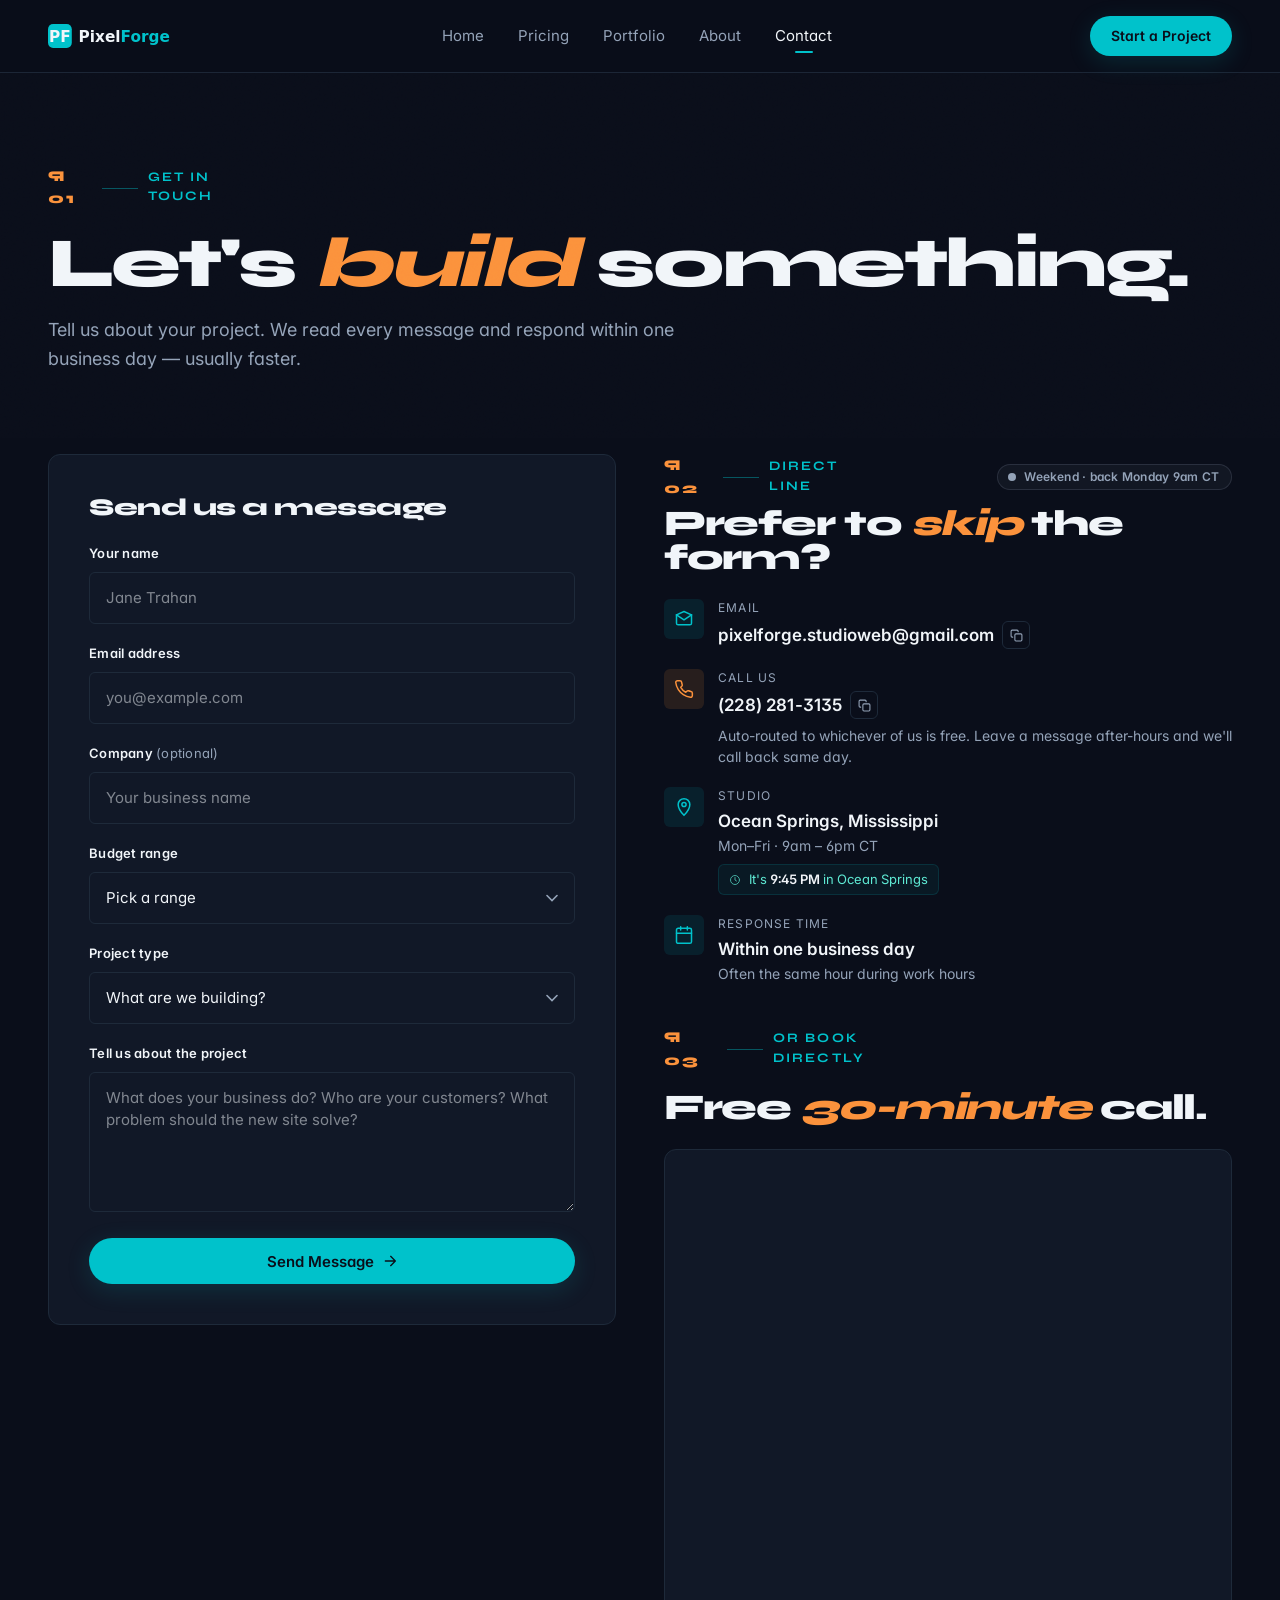
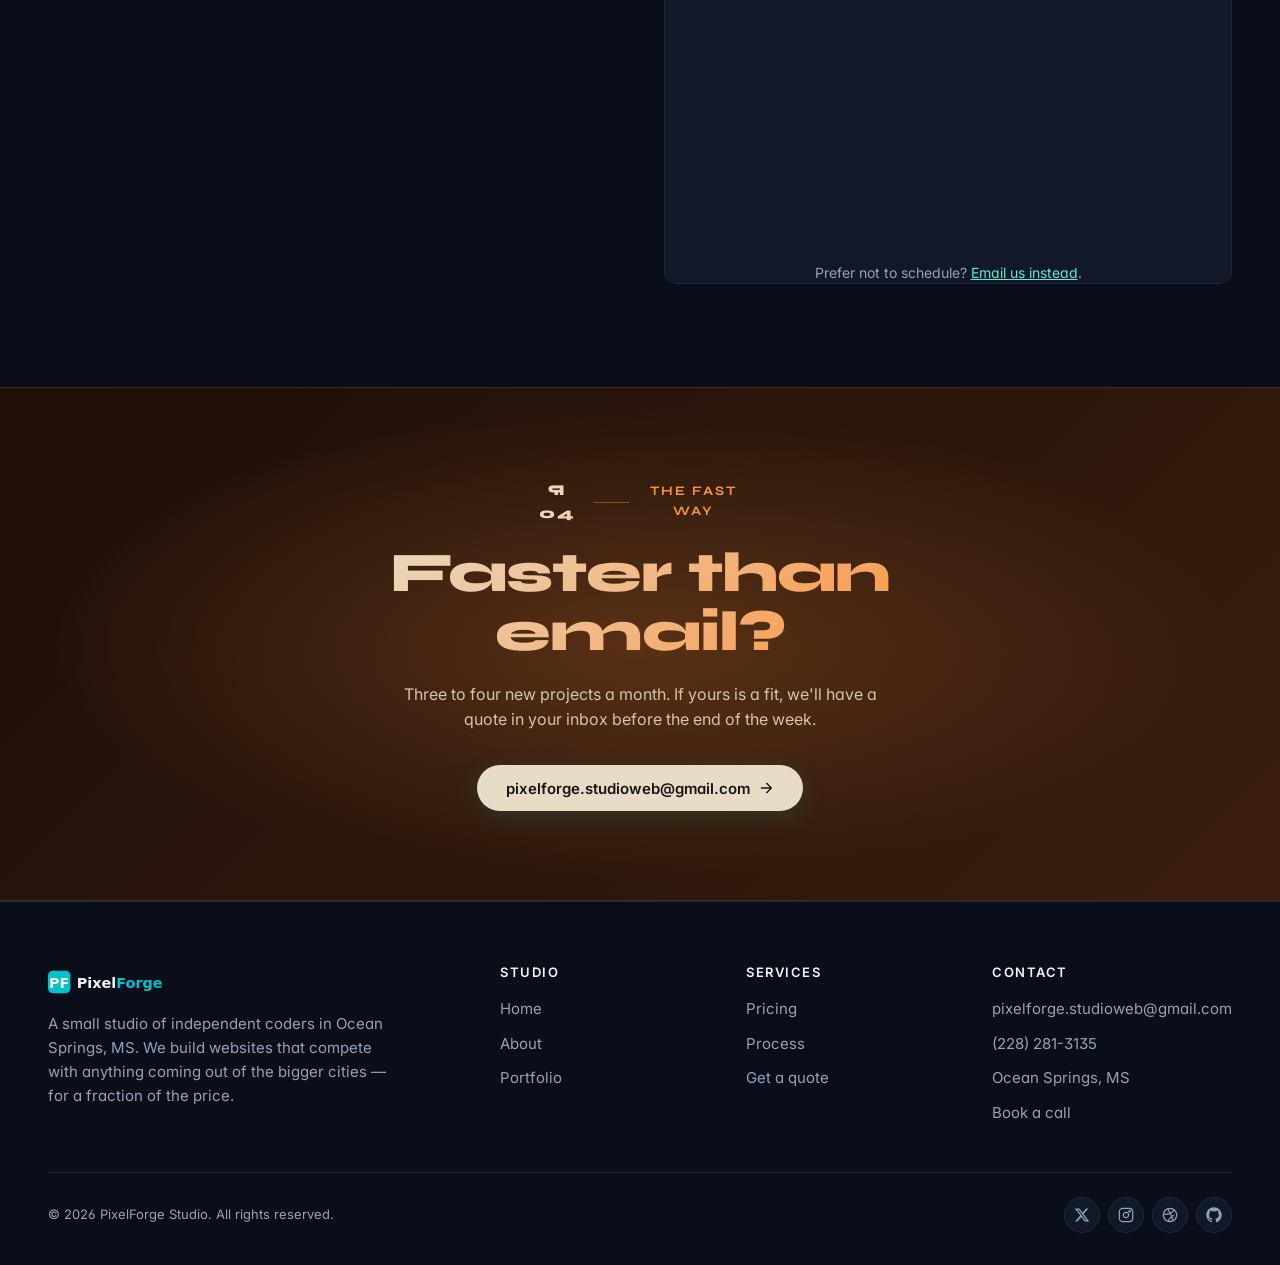
==== contact.html @ c496fdc8 "Initial commit: PixelForge marketing site" ====
<!DOCTYPE html>
<html lang="en">
<head>
  <meta charset="UTF-8" />
  <meta name="viewport" content="width=device-width, initial-scale=1, viewport-fit=cover" />
  <title>Contact — PixelForge</title>
  <meta name="description" content="Get in touch with PixelForge. Send us a message about your project or book a free 30-minute discovery call. Based in Ocean Springs, Mississippi." />
  <meta name="theme-color" content="#0A0E1A" />
  <link rel="icon" type="image/svg+xml" href="assets/logo/favicon.svg" />

  <link rel="preconnect" href="https://fonts.googleapis.com" />
  <link rel="preconnect" href="https://fonts.gstatic.com" crossorigin />
  <link href="https://fonts.googleapis.com/css2?family=Inter:wght@400;500;600;700&family=Syne:wght@700;800&display=swap" rel="stylesheet" />

  <link rel="stylesheet" href="css/styles.css" />
</head>
<body>

  <!-- Reading progress -->
  <div class="reading-bar" aria-hidden="true"><div class="reading-bar__fill"></div></div>

  <!-- === HEADER === -->
  <header class="site-header">
    <div class="container-x site-header__inner">
      <a href="index.html" aria-label="PixelForge home" style="display:flex; align-items:center;">
        <img src="assets/logo/logo.svg" alt="PixelForge" style="height:34px; width:auto;" />
      </a>
      <nav class="site-nav" aria-label="Primary">
        <a href="index.html" class="nav-link">Home</a>
        <a href="pricing.html" class="nav-link">Pricing</a>
        <a href="portfolio.html" class="nav-link">Portfolio</a>
        <a href="about.html" class="nav-link">About</a>
        <a href="contact.html" class="nav-link active">Contact</a>
      </nav>
      <div style="display:flex; align-items:center; gap:0.75rem;">
        <a href="contact.html" class="btn btn-primary btn-sm hidden md:inline-flex" data-magnetic>Start a Project</a>
        <button class="nav-burger" data-nav-burger aria-label="Open navigation" aria-expanded="false" aria-controls="nav-drawer">
          <svg class="ico" viewBox="0 0 24 24" fill="none" stroke="currentColor" stroke-width="2" stroke-linecap="round"><path d="M4 7h16M4 12h16M4 17h16"/></svg>
        </button>
      </div>
    </div>
  </header>

  <div class="nav-overlay" aria-hidden="true"></div>
  <aside class="nav-drawer" id="nav-drawer" aria-label="Mobile navigation">
    <div class="nav-drawer__head">
      <img src="assets/logo/logo.svg" alt="PixelForge" style="height:28px;" />
      <button class="nav-burger" data-nav-close aria-label="Close navigation">
        <svg class="ico" viewBox="0 0 24 24" fill="none" stroke="currentColor" stroke-width="2" stroke-linecap="round"><path d="M6 6l12 12M6 18L18 6"/></svg>
      </button>
    </div>
    <a href="index.html" class="nav-link">Home</a>
    <a href="pricing.html" class="nav-link">Pricing</a>
    <a href="portfolio.html" class="nav-link">Portfolio</a>
    <a href="about.html" class="nav-link">About</a>
    <a href="contact.html" class="nav-link active">Contact</a>
    <a href="contact.html" class="btn btn-primary" data-magnetic style="margin-top:1rem;">Start a Project</a>
  </aside>
  <!-- === /HEADER === -->

  <main>
    <!-- PAGE HERO -->
    <section class="page-hero grain">
      <div class="container-x">
        <span class="pilcrow">
          <span class="pilcrow__num">¶ 01</span>
          <span class="pilcrow__rule"></span>
          <span>Get in touch</span>
        </span>
        <h1 class="editorial-title" style="margin-bottom:1.25rem;">
          Let's <em>build</em> something.
        </h1>
        <p class="page-hero__lede">Tell us about your project. We read every message and respond within one business day — usually faster.</p>
      </div>
    </section>

    <!-- FORM + CONTACT INFO -->
    <section class="section" style="padding-top:1rem;">
      <div class="container-x">
        <div class="grid-2" style="gap:3rem; align-items:start;">

          <!-- FORM (replace setTimeout mock with `netlify` attribute on the form tag to go live) -->
          <div class="card reveal" data-spotlight style="padding:2.5rem;">
            <h2 class="card__title" style="font-size:1.5rem; margin-bottom:1.5rem;">Send us a message</h2>

            <form name="contact" netlify novalidate>
              <div class="field">
                <label class="field-label" for="f-name">Your name</label>
                <input class="field-input" type="text" id="f-name" name="name" autocomplete="name" placeholder="Jane Trahan" />
                <span class="field-error" data-error="name"></span>
              </div>

              <div class="field">
                <label class="field-label" for="f-email">Email address</label>
                <input class="field-input" type="email" id="f-email" name="email" autocomplete="email" placeholder="you@example.com" />
                <span class="field-error" data-error="email"></span>
              </div>

              <div class="field">
                <label class="field-label" for="f-company">Company <span style="color:var(--color-muted); font-weight:400;">(optional)</span></label>
                <input class="field-input" type="text" id="f-company" name="company" autocomplete="organization" placeholder="Your business name" />
              </div>

              <div class="field">
                <label class="field-label" for="f-budget">Budget range</label>
                <select class="field-select" id="f-budget" name="budget">
                  <option value="">Pick a range</option>
                  <option>Under $1,000</option>
                  <option>$1,000 – $3,000</option>
                  <option>$3,000 – $5,000</option>
                  <option>$5,000+</option>
                </select>
                <span class="field-error" data-error="budget"></span>
              </div>

              <div class="field">
                <label class="field-label" for="f-type">Project type</label>
                <select class="field-select" id="f-type" name="project_type">
                  <option value="">What are we building?</option>
                  <option>New website</option>
                  <option>Redesign</option>
                  <option>E-commerce</option>
                  <option>Other</option>
                </select>
                <span class="field-error" data-error="project_type"></span>
              </div>

              <div class="field">
                <label class="field-label" for="f-message">Tell us about the project</label>
                <textarea class="field-textarea" id="f-message" name="message" placeholder="What does your business do? Who are your customers? What problem should the new site solve?"></textarea>
                <span class="field-error" data-error="message"></span>
              </div>

              <button type="submit" class="btn btn-primary" data-magnetic style="width:100%;">
                Send Message
                <svg class="ico-sm" viewBox="0 0 24 24" fill="none" stroke="currentColor" stroke-width="2" stroke-linecap="round" stroke-linejoin="round"><path d="M5 12h14M13 5l7 7-7 7"/></svg>
              </button>

              <div class="form-status" role="status" aria-live="polite"></div>
            </form>
          </div>

          <!-- DIRECT CONTACT INFO + CALENDLY -->
          <div>
            <div class="reveal" style="margin-bottom:2.5rem;">
              <div style="display:flex; flex-wrap:wrap; align-items:center; justify-content:space-between; gap:0.75rem; margin-bottom:0.5rem;">
                <span class="pilcrow" style="margin-bottom:0;">
                  <span class="pilcrow__num">¶ 02</span>
                  <span class="pilcrow__rule"></span>
                  <span>Direct line</span>
                </span>
                <span class="live-status" data-live-status aria-live="polite">
                  <span class="live-status__dot"></span>
                  <span class="live-status__label">checking…</span>
                </span>
              </div>
              <h2 class="editorial-title" style="font-size:clamp(1.75rem, 3vw, 2.25rem); margin-bottom:1.5rem;">Prefer to <em>skip</em> the form?</h2>

              <ul style="display:flex; flex-direction:column; gap:1.25rem; list-style:none; padding:0;">
                <li style="display:flex; gap:0.875rem; align-items:flex-start;">
                  <span class="feature__icon" style="background:rgba(0,194,203,0.1);">
                    <svg class="ico" viewBox="0 0 24 24" fill="none" stroke="currentColor" stroke-width="1.8" stroke-linecap="round" stroke-linejoin="round"><path d="M3 7l9 6 9-6"/><path d="M3 7v10a2 2 0 002 2h14a2 2 0 002-2V7"/><path d="M3 7l9-4 9 4"/></svg>
                  </span>
                  <div style="min-width:0;">
                    <div style="font-size:0.75rem; text-transform:uppercase; letter-spacing:0.1em; color:var(--color-muted); margin-bottom:0.25rem;">Email</div>
                    <div class="copy-row">
                      <a href="mailto:pixelforge.studioweb@gmail.com" style="color:var(--color-text); font-size:1.0625rem; font-weight:600; word-break:break-all;">pixelforge.studioweb@gmail.com</a>
                      <button class="copy-btn" data-copy="pixelforge.studioweb@gmail.com" aria-label="Copy email address">
                        <svg class="copy-btn__copy" viewBox="0 0 24 24" fill="none" stroke="currentColor" stroke-width="2" stroke-linecap="round" stroke-linejoin="round"><rect x="9" y="9" width="13" height="13" rx="2"/><path d="M5 15H4a2 2 0 01-2-2V4a2 2 0 012-2h9a2 2 0 012 2v1"/></svg>
                        <svg class="copy-btn__check" viewBox="0 0 24 24" fill="none" stroke="currentColor" stroke-width="2.4" stroke-linecap="round" stroke-linejoin="round"><path d="M4 12l5 5L20 7"/></svg>
                      </button>
                    </div>
                  </div>
                </li>

                <li style="display:flex; gap:0.875rem; align-items:flex-start;">
                  <span class="feature__icon" style="background:rgba(251,146,60,0.12); color:var(--color-sunset);">
                    <svg class="ico" viewBox="0 0 24 24" fill="none" stroke="currentColor" stroke-width="1.8" stroke-linecap="round" stroke-linejoin="round"><path d="M22 16.92v3a2 2 0 01-2.18 2 19.79 19.79 0 01-8.63-3.07 19.5 19.5 0 01-6-6A19.79 19.79 0 012.12 4.18 2 2 0 014.11 2h3a2 2 0 012 1.72 12.84 12.84 0 00.7 2.81 2 2 0 01-.45 2.11L8.09 9.91a16 16 0 006 6l1.27-1.27a2 2 0 012.11-.45 12.84 12.84 0 002.81.7A2 2 0 0122 16.92z"/></svg>
                  </span>
                  <div style="min-width:0;">
                    <div style="font-size:0.75rem; text-transform:uppercase; letter-spacing:0.1em; color:var(--color-muted); margin-bottom:0.25rem;">Call us</div>
                    <div class="copy-row">
                      <a href="tel:+12282813135" style="color:var(--color-text); font-size:1.0625rem; font-weight:600; letter-spacing:0.01em;">(228) 281-3135</a>
                      <button class="copy-btn" data-copy="+1 (228) 281-3135" aria-label="Copy phone number">
                        <svg class="copy-btn__copy" viewBox="0 0 24 24" fill="none" stroke="currentColor" stroke-width="2" stroke-linecap="round" stroke-linejoin="round"><rect x="9" y="9" width="13" height="13" rx="2"/><path d="M5 15H4a2 2 0 01-2-2V4a2 2 0 012-2h9a2 2 0 012 2v1"/></svg>
                        <svg class="copy-btn__check" viewBox="0 0 24 24" fill="none" stroke="currentColor" stroke-width="2.4" stroke-linecap="round" stroke-linejoin="round"><path d="M4 12l5 5L20 7"/></svg>
                      </button>
                    </div>
                    <div style="color:var(--color-muted); font-size:0.875rem; margin-top:0.375rem;">Auto-routed to whichever of us is free. Leave a message after-hours and we'll call back same day.</div>
                  </div>
                </li>

                <li style="display:flex; gap:0.875rem; align-items:flex-start;">
                  <span class="feature__icon" style="background:rgba(0,194,203,0.1);">
                    <svg class="ico" viewBox="0 0 24 24" fill="none" stroke="currentColor" stroke-width="1.8" stroke-linecap="round" stroke-linejoin="round"><path d="M12 22s-7-7-7-13a7 7 0 1114 0c0 6-7 13-7 13z"/><circle cx="12" cy="9" r="2.5"/></svg>
                  </span>
                  <div>
                    <div style="font-size:0.75rem; text-transform:uppercase; letter-spacing:0.1em; color:var(--color-muted); margin-bottom:0.25rem;">Studio</div>
                    <div style="color:var(--color-text); font-size:1.0625rem; font-weight:600;">Ocean Springs, Mississippi</div>
                    <div style="color:var(--color-muted); font-size:0.875rem;">Mon–Fri · 9am – 6pm CT</div>
                    <div class="local-clock" data-local-clock>
                      <svg viewBox="0 0 24 24" fill="none" stroke="currentColor" stroke-width="2" stroke-linecap="round" stroke-linejoin="round"><circle cx="12" cy="12" r="9"/><path d="M12 7v5l3 2"/></svg>
                      <span>It's <strong data-clock-time>—</strong> in Ocean Springs</span>
                    </div>
                  </div>
                </li>

                <li style="display:flex; gap:0.875rem; align-items:flex-start;">
                  <span class="feature__icon" style="background:rgba(0,194,203,0.1);">
                    <svg class="ico" viewBox="0 0 24 24" fill="none" stroke="currentColor" stroke-width="1.8" stroke-linecap="round" stroke-linejoin="round"><rect x="3" y="4" width="18" height="18" rx="2"/><path d="M16 2v4M8 2v4M3 10h18"/></svg>
                  </span>
                  <div>
                    <div style="font-size:0.75rem; text-transform:uppercase; letter-spacing:0.1em; color:var(--color-muted); margin-bottom:0.25rem;">Response time</div>
                    <div style="color:var(--color-text); font-size:1.0625rem; font-weight:600;">Within one business day</div>
                    <div style="color:var(--color-muted); font-size:0.875rem;">Often the same hour during work hours</div>
                  </div>
                </li>
              </ul>
            </div>

            <!-- CALENDLY -->
            <div class="reveal">
              <span class="pilcrow">
                <span class="pilcrow__num">¶ 03</span>
                <span class="pilcrow__rule"></span>
                <span>Or book directly</span>
              </span>
              <h2 class="editorial-title" style="font-size:clamp(1.75rem, 3vw, 2.25rem); margin-bottom:1.5rem;">Free <em>30-minute</em> call.</h2>
              <div class="calendly-wrap">
                <!-- Calendly inline widget begin -->
                <div class="calendly-inline-widget" data-url="https://calendly.com/pixelforge-studioweb" style="min-width:320px; width:100%; height:700px;"></div>
                <!-- Calendly inline widget end -->
                <p style="text-align:center; margin-top:0.75rem; font-size:0.875rem; color:var(--color-muted);">
                  Prefer not to schedule? <a href="mailto:pixelforge.studioweb@gmail.com" style="color:var(--color-teal-light); text-decoration:underline;">Email us instead</a>.
                </p>
              </div>
            </div>
          </div>
        </div>
      </div>
    </section>

    <!-- CTA BAND -->
    <section class="cta-band cta-band--sunset">
      <div class="container-x">
        <span class="pilcrow" style="justify-content:center; color:var(--color-sunset);">
          <span class="pilcrow__num" style="color:var(--color-sand);">¶ 04</span>
          <span class="pilcrow__rule"></span>
          <span>The fast way</span>
        </span>
        <h2 class="cta-band__title">Faster than email?</h2>
        <p class="cta-band__sub" style="color:#D4C5AC;">Three to four new projects a month. If yours is a fit, we'll have a quote in your inbox before the end of the week.</p>
        <a href="mailto:pixelforge.studioweb@gmail.com" class="btn btn-primary" data-magnetic style="background:var(--color-sand); color:#1A1410;">
          pixelforge.studioweb@gmail.com
          <svg class="ico-sm" viewBox="0 0 24 24" fill="none" stroke="currentColor" stroke-width="2" stroke-linecap="round" stroke-linejoin="round"><path d="M5 12h14M13 5l7 7-7 7"/></svg>
        </a>
      </div>
    </section>
  </main>

  <!-- === FOOTER === -->
  <footer class="site-footer">
    <div class="container-x">
      <div class="site-footer__grid">
        <div class="site-footer__col site-footer__brand">
          <img src="assets/logo/logo.svg" alt="PixelForge" style="height:32px; width:auto;" />
          <p>A small studio of independent coders in Ocean Springs, MS. We build websites that compete with anything coming out of the bigger cities — for a fraction of the price.</p>
        </div>
        <div class="site-footer__col">
          <h4>Studio</h4>
          <ul>
            <li><a href="index.html">Home</a></li>
            <li><a href="about.html">About</a></li>
            <li><a href="portfolio.html">Portfolio</a></li>
          </ul>
        </div>
        <div class="site-footer__col">
          <h4>Services</h4>
          <ul>
            <li><a href="pricing.html">Pricing</a></li>
            <li><a href="pricing.html">Process</a></li>
            <li><a href="contact.html">Get a quote</a></li>
          </ul>
        </div>
        <div class="site-footer__col">
          <h4>Contact</h4>
          <ul>
            <li><a href="mailto:pixelforge.studioweb@gmail.com">pixelforge.studioweb@gmail.com</a></li>
            <li><a href="tel:+12282813135">(228) 281-3135</a></li>
            <li><a href="contact.html">Ocean Springs, MS</a></li>
            <li><a href="contact.html">Book a call</a></li>
          </ul>
        </div>
      </div>
      <div class="site-footer__bottom">
        <span>© <span data-year>2026</span> PixelForge Studio. All rights reserved.</span>
        <div class="social" aria-label="Social links">
          <a href="#" aria-label="Twitter / X"><svg class="ico-sm" viewBox="0 0 24 24" fill="currentColor"><path d="M18.244 2.25h3.308l-7.227 8.26 8.502 11.24H16.17l-5.214-6.817L4.99 21.75H1.68l7.73-8.835L1.254 2.25H8.08l4.713 6.231zm-1.161 17.52h1.833L7.084 4.126H5.117z"/></svg></a>
          <a href="#" aria-label="Instagram"><svg class="ico-sm" viewBox="0 0 24 24" fill="none" stroke="currentColor" stroke-width="1.8"><rect x="2" y="2" width="20" height="20" rx="5"/><path d="M16 11.37A4 4 0 1112.63 8 4 4 0 0116 11.37z"/><circle cx="17.5" cy="6.5" r="1" fill="currentColor"/></svg></a>
          <a href="#" aria-label="Dribbble"><svg class="ico-sm" viewBox="0 0 24 24" fill="none" stroke="currentColor" stroke-width="1.8"><circle cx="12" cy="12" r="10"/><path d="M8.56 2.75c4.37 6.03 6.02 9.42 8.03 17.72M2.5 11.04c8.92.18 13.34-2.5 16-7.42m-9.43 18.15c2.06-4.95 3.74-7.5 8.93-9.42"/></svg></a>
          <a href="#" aria-label="GitHub"><svg class="ico-sm" viewBox="0 0 24 24" fill="currentColor"><path d="M12 .5C5.65.5.5 5.65.5 12c0 5.08 3.29 9.39 7.86 10.92.58.11.79-.25.79-.56v-2c-3.2.7-3.88-1.36-3.88-1.36-.52-1.33-1.27-1.69-1.27-1.69-1.04-.71.08-.7.08-.7 1.15.08 1.76 1.18 1.76 1.18 1.02 1.75 2.69 1.24 3.34.95.1-.74.4-1.24.73-1.53-2.55-.29-5.23-1.27-5.23-5.66 0-1.25.45-2.27 1.18-3.07-.12-.29-.51-1.46.11-3.04 0 0 .96-.31 3.15 1.17.91-.25 1.89-.38 2.86-.39.97 0 1.95.13 2.86.39 2.18-1.48 3.14-1.17 3.14-1.17.63 1.58.24 2.75.12 3.04.73.8 1.18 1.82 1.18 3.07 0 4.4-2.69 5.37-5.25 5.65.41.36.78 1.06.78 2.13v3.16c0 .31.2.68.79.56C20.22 21.38 23.5 17.07 23.5 12 23.5 5.65 18.35.5 12 .5z"/></svg></a>
        </div>
      </div>
    </div>
  </footer>

  <script src="https://cdn.jsdelivr.net/npm/gsap@3.12.5/dist/gsap.min.js"></script>
  <script src="js/main.js"></script>

  <!-- Calendly assets (badge widget omitted — page already has the inline embed) -->
  <link href="https://assets.calendly.com/assets/external/widget.css" rel="stylesheet">
  <script src="https://assets.calendly.com/assets/external/widget.js" type="text/javascript" async></script>
</body>
</html>
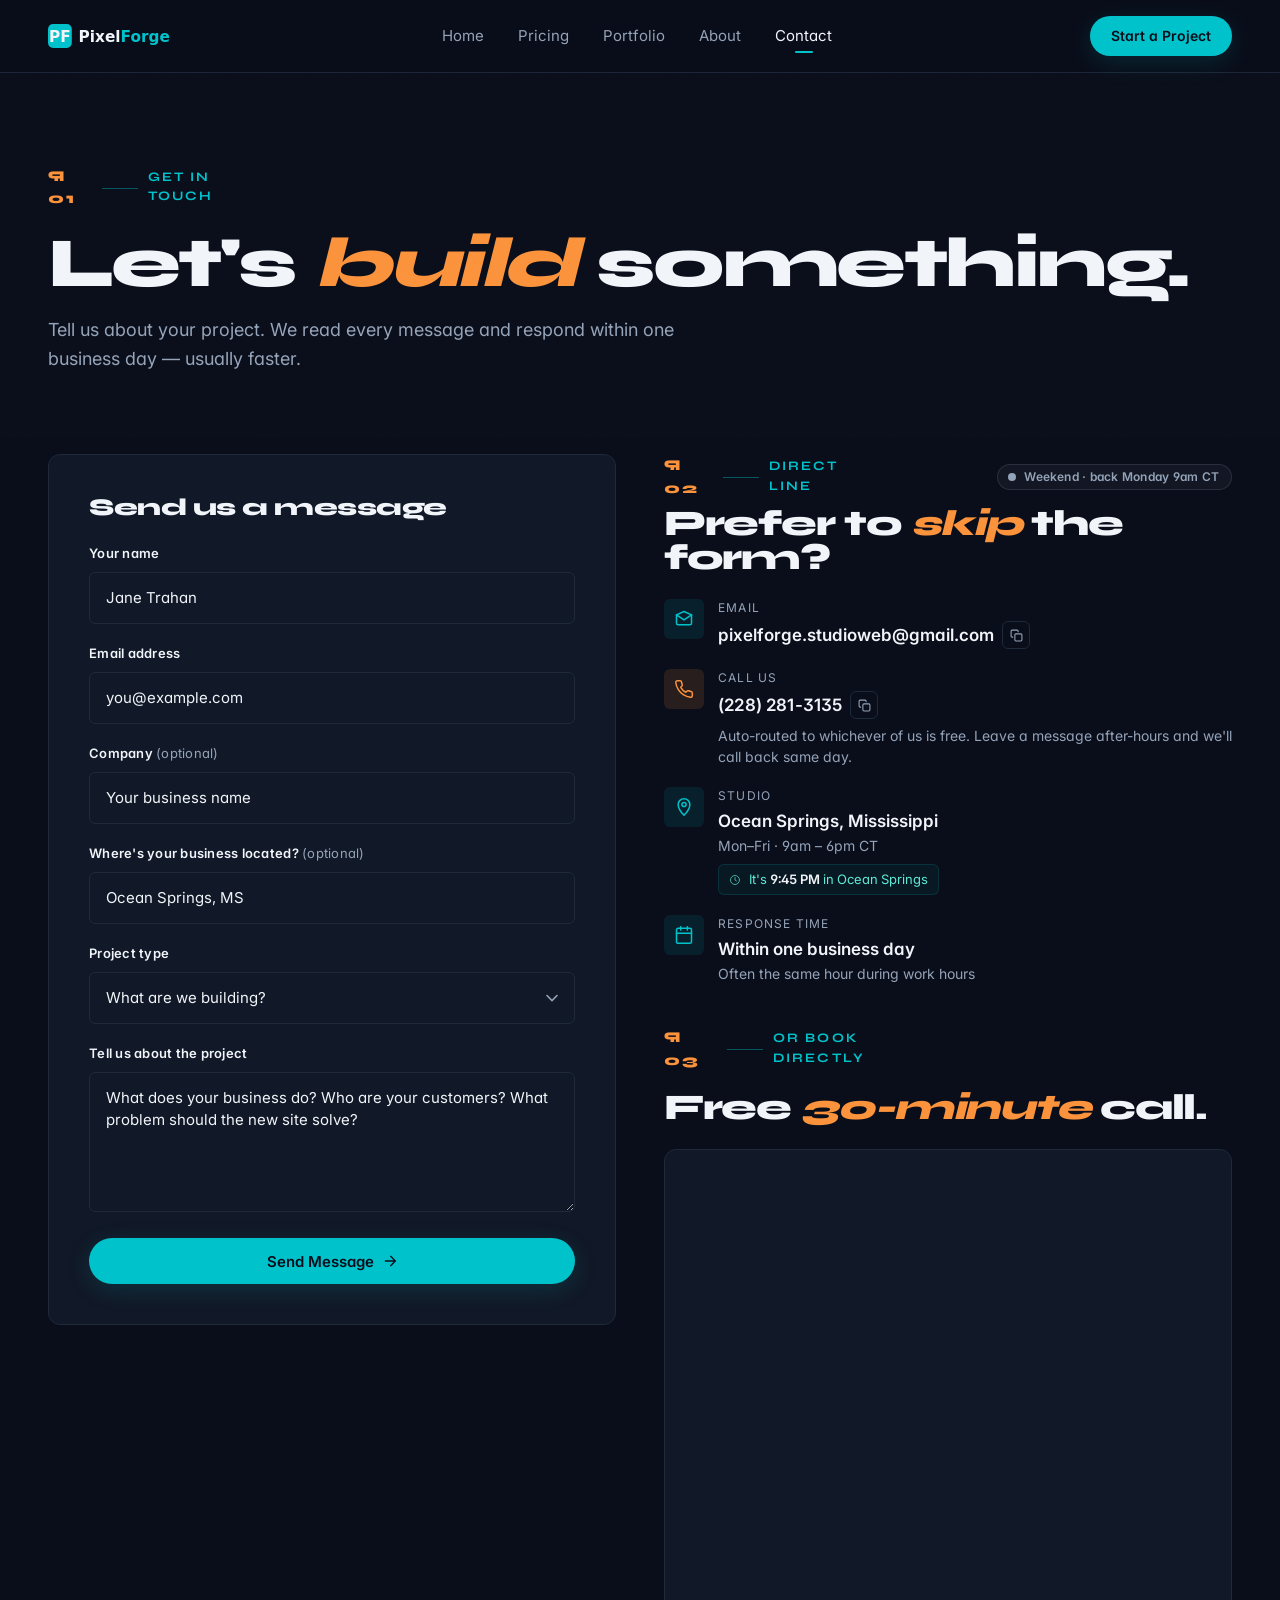
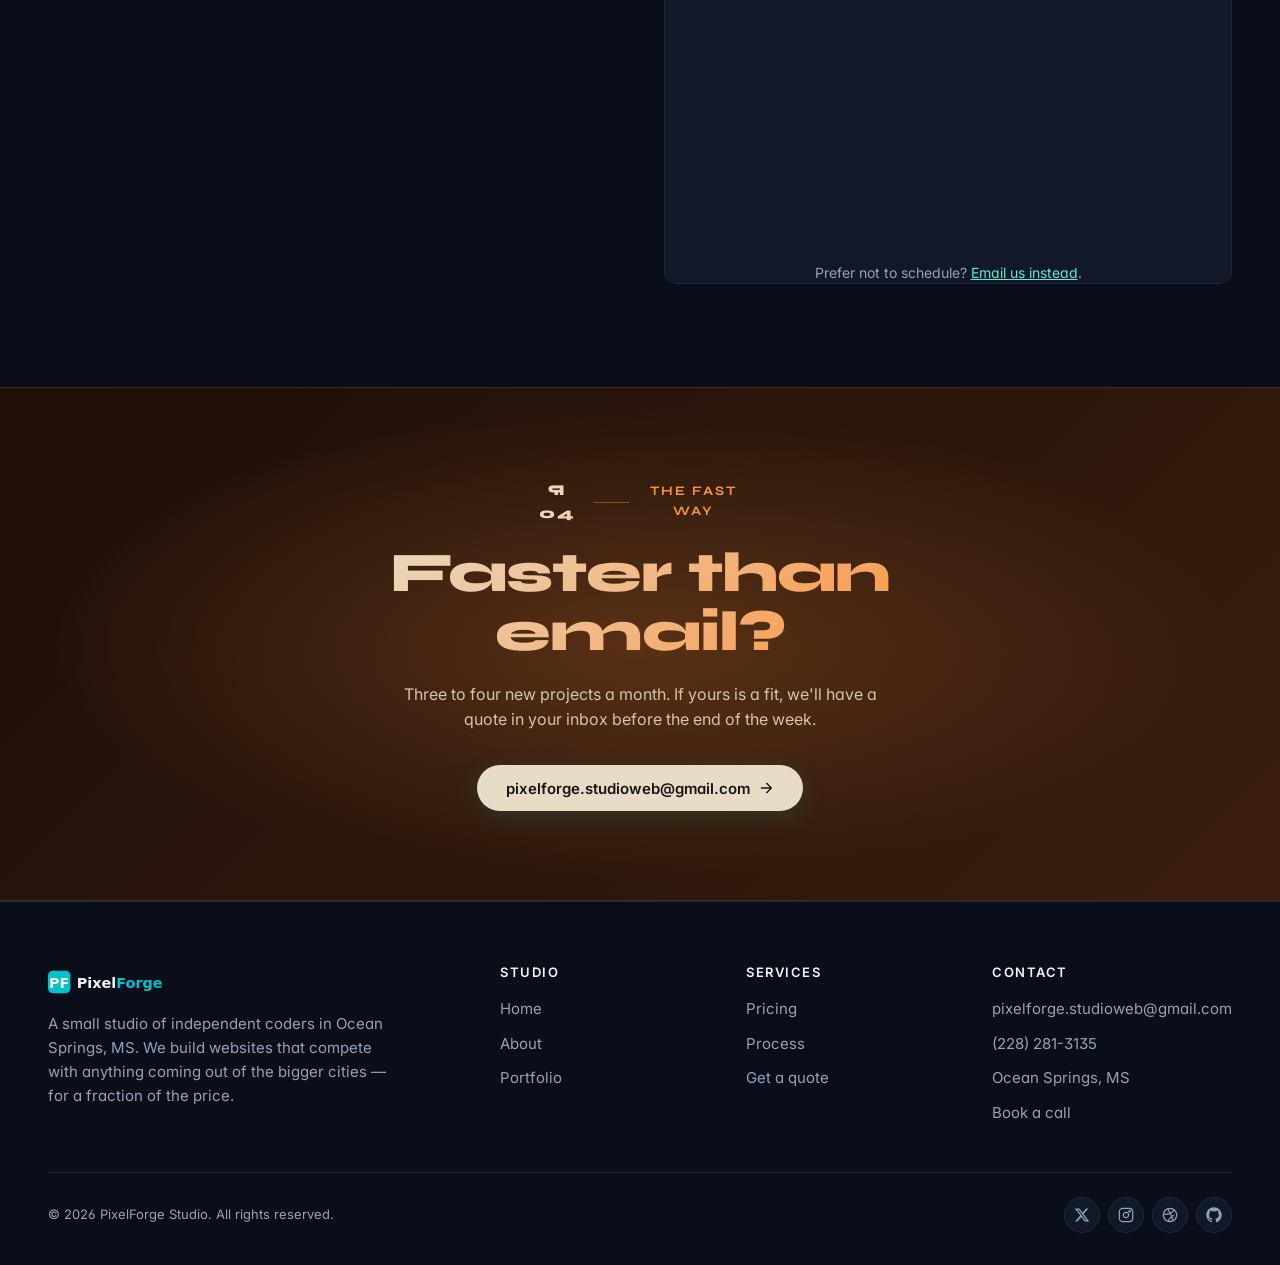
==== commit df6c89d3: "Update contact form, pricing page, and recompile Tailwind CSS Replace budget field with optional bus" ====
--- a/contact.html
+++ b/contact.html
@@ -79,11 +79,14 @@
       <div class="container-x">
         <div class="grid-2" style="gap:3rem; align-items:start;">
 
-          <!-- FORM (replace setTimeout mock with `netlify` attribute on the form tag to go live) -->
+          <!-- FORM — submits to Netlify Forms. After deploying, add an email notification
+               in the Netlify dashboard: Site settings → Forms → Form notifications →
+               Add notification → Email notification → pixelforge.studioweb@gmail.com -->
           <div class="card reveal" data-spotlight style="padding:2.5rem;">
             <h2 class="card__title" style="font-size:1.5rem; margin-bottom:1.5rem;">Send us a message</h2>
 
-            <form name="contact" netlify novalidate>
+            <form name="contact" netlify novalidate data-contact-form>
+              <input type="hidden" name="form-name" value="contact" />
               <div class="field">
                 <label class="field-label" for="f-name">Your name</label>
                 <input class="field-input" type="text" id="f-name" name="name" autocomplete="name" placeholder="Jane Trahan" />
@@ -102,15 +105,8 @@
               </div>
 
               <div class="field">
-                <label class="field-label" for="f-budget">Budget range</label>
-                <select class="field-select" id="f-budget" name="budget">
-                  <option value="">Pick a range</option>
-                  <option>Under $1,000</option>
-                  <option>$1,000 – $3,000</option>
-                  <option>$3,000 – $5,000</option>
-                  <option>$5,000+</option>
-                </select>
-                <span class="field-error" data-error="budget"></span>
+                <label class="field-label" for="f-location">Where's your business located? <span style="color:var(--color-muted); font-weight:400;">(optional)</span></label>
+                <input class="field-input" type="text" id="f-location" name="location" autocomplete="address-level2" placeholder="Ocean Springs, MS" />
               </div>
 
               <div class="field">
